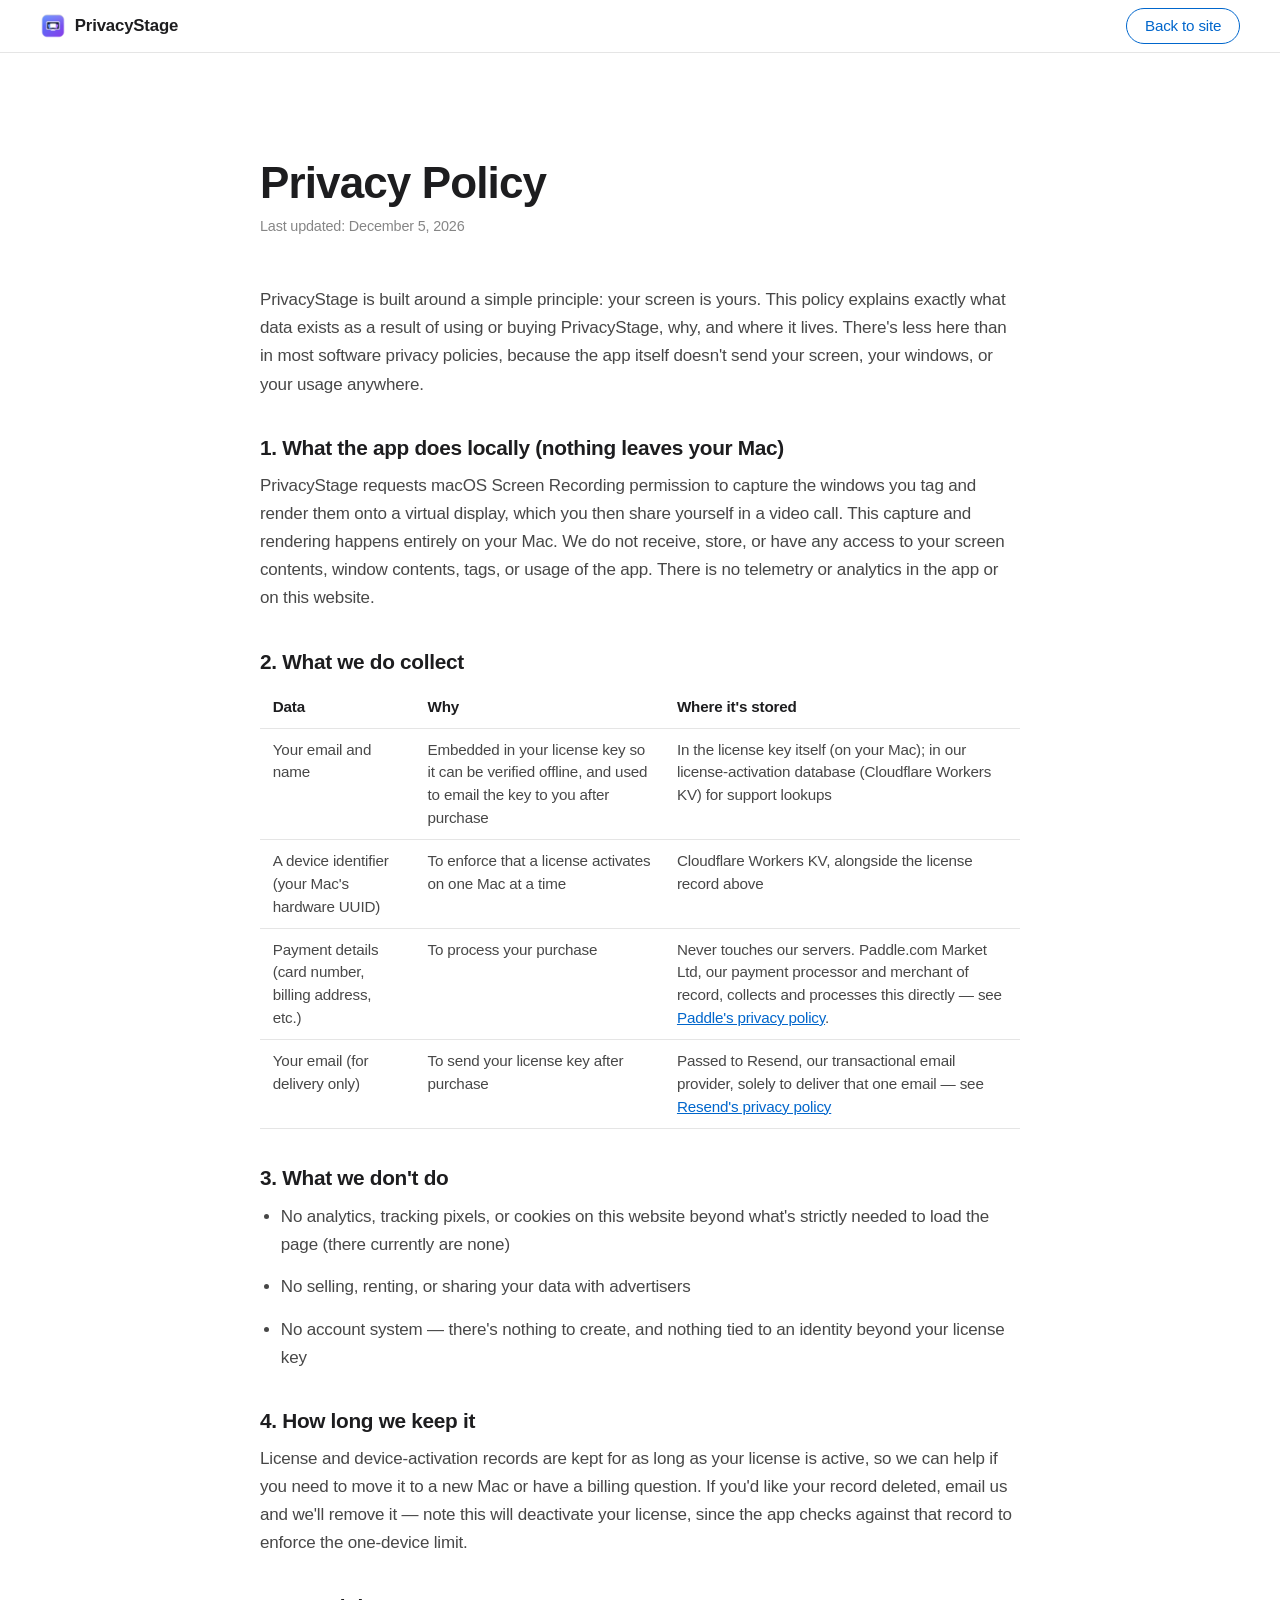
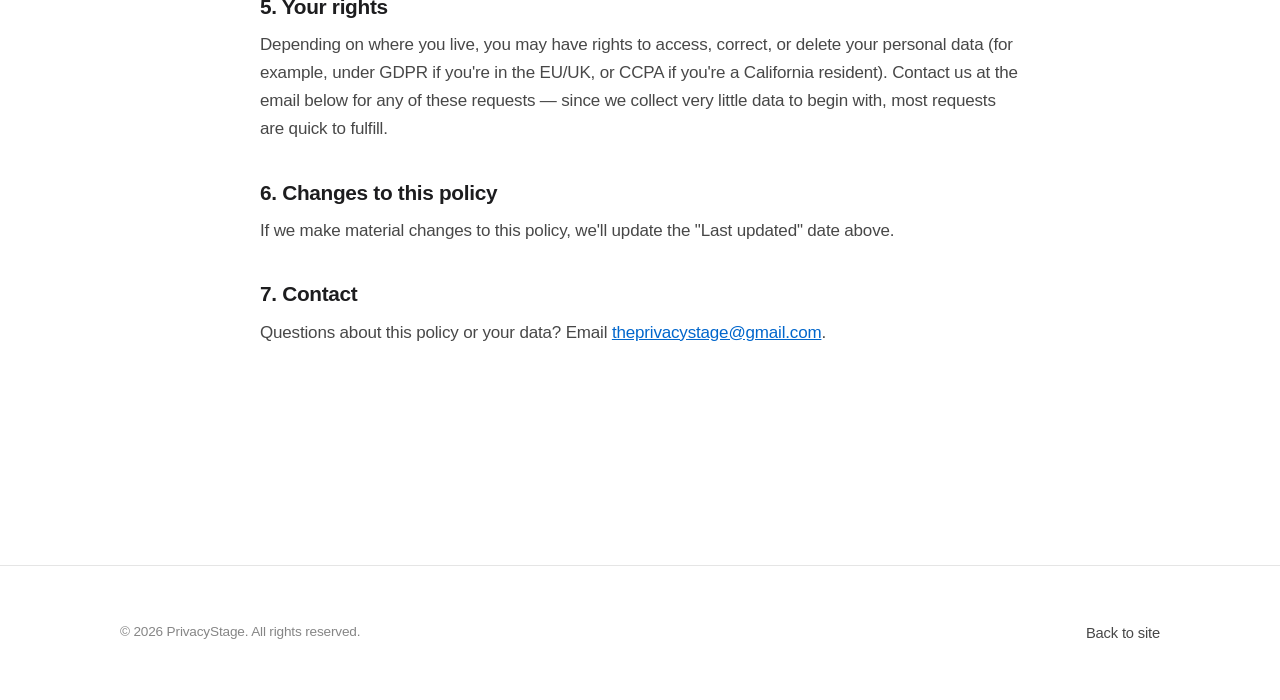
==== privacy.html @ 9a146ccc "Complete Terms and add Privacy Policy, no placeholders Co-Authored-By: Claude Sonnet 5 <noreply@anth" ====
<!DOCTYPE html>
<html lang="en">
<head>
<meta charset="UTF-8" />
<meta name="viewport" content="width=device-width, initial-scale=1" />
<title>Privacy Policy | PrivacyStage</title>
<meta name="description" content="How PrivacyStage collects, uses, and protects your data." />
<meta name="robots" content="noindex" />
<link rel="icon" type="image/png" href="assets/favicon.png" />
<link rel="stylesheet" href="styles.css" />
<style>
  .legal { max-width: 760px; margin: 0 auto; padding-bottom: 6rem; }
  .legal h1 { font-size: clamp(2rem, 4vw, 2.75rem); margin-bottom: .5rem; }
  .legal .updated { color: var(--text-tertiary); font-size: .9rem; margin-bottom: 3rem; }
  .legal h2 { font-size: 1.3rem; margin-top: 2.4rem; margin-bottom: .8rem; }
  .legal p, .legal li { color: var(--text-secondary); line-height: 1.65; margin-bottom: .9rem; }
  .legal ul, .legal ol { padding-left: 1.3rem; margin: 0 0 .9rem; }
  .legal a.inline { color: var(--link); text-decoration: underline; }
  .legal strong { color: var(--text); }
  .legal table { width: 100%; border-collapse: collapse; margin: 0 0 1.4rem; }
  .legal th, .legal td { text-align: left; padding: .6rem .8rem; border-bottom: 1px solid var(--border); color: var(--text-secondary); font-size: .95rem; vertical-align: top; }
  .legal th { color: var(--text); font-weight: 600; }
</style>
</head>
<body>

<nav class="nav scrolled" id="nav">
  <a class="brand" href="index.html">
    <img src="assets/privacystage-icon.png" alt="PrivacyStage icon" />
    PrivacyStage
  </a>
  <div class="nav-links"></div>
  <a href="index.html" class="btn btn-secondary">Back to site</a>
</nav>

<main>
  <section class="container" style="padding-top:160px;">
    <div class="legal">
      <h1>Privacy Policy</h1>
      <p class="updated">Last updated: <span id="lastUpdated"></span></p>

      <p>
        PrivacyStage is built around a simple principle: your screen is yours. This policy
        explains exactly what data exists as a result of using or buying PrivacyStage, why, and
        where it lives. There's less here than in most software privacy policies, because the
        app itself doesn't send your screen, your windows, or your usage anywhere.
      </p>

      <h2>1. What the app does locally (nothing leaves your Mac)</h2>
      <p>
        PrivacyStage requests macOS Screen Recording permission to capture the windows you
        tag and render them onto a virtual display, which you then share yourself in a video
        call. This capture and rendering happens entirely on your Mac. We do not receive,
        store, or have any access to your screen contents, window contents, tags, or usage of
        the app. There is no telemetry or analytics in the app or on this website.
      </p>

      <h2>2. What we do collect</h2>
      <table>
        <tr><th>Data</th><th>Why</th><th>Where it's stored</th></tr>
        <tr>
          <td>Your email and name</td>
          <td>Embedded in your license key so it can be verified offline, and used to email
            the key to you after purchase</td>
          <td>In the license key itself (on your Mac); in our license-activation database
            (Cloudflare Workers KV) for support lookups</td>
        </tr>
        <tr>
          <td>A device identifier (your Mac's hardware UUID)</td>
          <td>To enforce that a license activates on one Mac at a time</td>
          <td>Cloudflare Workers KV, alongside the license record above</td>
        </tr>
        <tr>
          <td>Payment details (card number, billing address, etc.)</td>
          <td>To process your purchase</td>
          <td>
            Never touches our servers. Paddle.com Market Ltd, our payment processor and
            merchant of record, collects and processes this directly — see
            <a class="inline" href="https://www.paddle.com/legal/privacy" target="_blank" rel="noopener">Paddle's privacy policy</a>.
          </td>
        </tr>
        <tr>
          <td>Your email (for delivery only)</td>
          <td>To send your license key after purchase</td>
          <td>Passed to Resend, our transactional email provider, solely to deliver that one
            email — see <a class="inline" href="https://resend.com/legal/privacy-policy" target="_blank" rel="noopener">Resend's privacy policy</a></td>
        </tr>
      </table>

      <h2>3. What we don't do</h2>
      <ul>
        <li>No analytics, tracking pixels, or cookies on this website beyond what's strictly
          needed to load the page (there currently are none)</li>
        <li>No selling, renting, or sharing your data with advertisers</li>
        <li>No account system — there's nothing to create, and nothing tied to an identity
          beyond your license key</li>
      </ul>

      <h2>4. How long we keep it</h2>
      <p>
        License and device-activation records are kept for as long as your license is active,
        so we can help if you need to move it to a new Mac or have a billing question. If you'd
        like your record deleted, email us and we'll remove it — note this will deactivate your
        license, since the app checks against that record to enforce the one-device limit.
      </p>

      <h2>5. Your rights</h2>
      <p>
        Depending on where you live, you may have rights to access, correct, or delete your
        personal data (for example, under GDPR if you're in the EU/UK, or CCPA if you're a
        California resident). Contact us at the email below for any of these requests — since we
        collect very little data to begin with, most requests are quick to fulfill.
      </p>

      <h2>6. Changes to this policy</h2>
      <p>
        If we make material changes to this policy, we'll update the "Last updated" date above.
      </p>

      <h2>7. Contact</h2>
      <p>
        Questions about this policy or your data? Email
        <a class="inline" href="mailto:theprivacystage@gmail.com">theprivacystage@gmail.com</a>.
      </p>
    </div>
  </section>
</main>

<footer>
  <div class="container footer-bottom" style="margin-top:0;padding-top:0;border-top:none;">
    <span>© <span id="year">2026</span> PrivacyStage. All rights reserved.</span>
    <a class="inline" href="index.html">Back to site</a>
  </div>
</footer>

<script>
  document.getElementById("year").textContent = new Date().getFullYear();
  document.getElementById("lastUpdated").textContent = new Date().toLocaleDateString("en-US", { year: "numeric", month: "long", day: "numeric" });
</script>
</body>
</html>
---- styles.css ----
/* ===========================================================================
   PrivacyStage: landing page styles
   Apple-clean, light. Tokens mirror DESIGN.md. Zero hardcoded hex in components.
   =========================================================================== */

:root {
  /* Backgrounds */
  --bg: #ffffff;
  --surface: #f5f5f7;
  --surface-alt: #fbfbfd;
  --surface-hover: #ececf0;
  --ink-bg: #000000;
  --ink-surface: #1d1d1f;
  --ink-surface-2: #272729;

  /* Borders */
  --border: rgba(0, 0, 0, 0.10);
  --border-hover: rgba(0, 0, 0, 0.22);
  --border-dark: rgba(255, 255, 255, 0.12);

  /* Text (light) */
  --text: #1d1d1f;
  --text-secondary: rgba(0, 0, 0, 0.72);
  --text-tertiary: rgba(0, 0, 0, 0.48);

  /* Text (dark) */
  --text-invert: #f5f5f7;
  --text-invert-secondary: rgba(255, 255, 255, 0.72);
  --text-invert-tertiary: rgba(255, 255, 255, 0.48);

  /* Accent (only chromatic color) */
  --accent: #0071e3;
  --accent-hover: #0077ed;
  --link: #0066cc;
  --link-dark: #2997ff;

  /* RGB */
  --bg-rgb: 255, 255, 255;
  --ink-rgb: 0, 0, 0;
  --accent-rgb: 0, 113, 227;

  /* Semantic */
  --success: #1a7f37;
  --error: #d70015;
  --warning: #bf5700;

  /* Elevation */
  --shadow-card: 0 5px 30px rgba(0, 0, 0, 0.08);
  --shadow-float: 0 12px 48px rgba(0, 0, 0, 0.14);
  --nav-glass: rgba(255, 255, 255, 0.72);

  /* Type */
  --font-sans: -apple-system, BlinkMacSystemFont, "SF Pro Display", "SF Pro Text",
    "Inter", "Helvetica Neue", Helvetica, Arial, sans-serif;
  --font-mono: ui-monospace, "SF Mono", "JetBrains Mono", Menlo, Consolas, monospace;

  --container: 1120px;
  --radius: 18px;
  --ease: cubic-bezier(.2, .7, .2, 1);
}

/* Reset-ish ------------------------------------------------------------------ */
* { box-sizing: border-box; }
html { -webkit-text-size-adjust: 100%; scroll-behavior: smooth; }
body {
  margin: 0;
  font-family: var(--font-sans);
  font-size: 1.0625rem;
  line-height: 1.5;
  letter-spacing: -0.01em;
  color: var(--text);
  background: var(--bg);
  -webkit-font-smoothing: antialiased;
  text-rendering: optimizeLegibility;
  overflow-x: hidden;
}
img, svg { max-width: 100%; display: block; }
a { color: inherit; }
h1, h2, h3, p { margin: 0; }

/* Layout --------------------------------------------------------------------- */
.container { max-width: var(--container); margin-inline: auto; padding-inline: clamp(1.25rem, 5vw, 2.5rem); }
.narrow { max-width: 760px; }
section { padding-block: clamp(72px, 12vh, 128px); position: relative; }
.section-head { text-align: center; max-width: 720px; margin-inline: auto; margin-bottom: clamp(40px, 6vh, 64px); }

.eyebrow {
  font-size: 0.8125rem; font-weight: 600; letter-spacing: 0.06em;
  text-transform: uppercase; color: var(--accent); margin-bottom: 0.9rem; display: block;
}
.on-ink .eyebrow { color: var(--link-dark); }

h1 { font-size: clamp(2.6rem, 6vw, 4.5rem); font-weight: 600; line-height: 1.06; letter-spacing: -0.02em; }
h2 { font-size: clamp(2rem, 4vw, 3.25rem); font-weight: 600; line-height: 1.08; letter-spacing: -0.015em; }
h3 { font-size: 1.375rem; font-weight: 600; line-height: 1.18; letter-spacing: -0.01em; }
.lead { font-size: clamp(1.15rem, 2vw, 1.45rem); font-weight: 400; line-height: 1.4; color: var(--text-secondary); }
.muted { color: var(--text-secondary); }
.accent-word { color: var(--accent); }

/* Scenes --------------------------------------------------------------------- */
.scene-surface { background: var(--surface); }
.scene-alt { background: var(--surface-alt); }
.scene-ink { background: var(--ink-bg); color: var(--text-invert); }
.on-ink { color: var(--text-invert); }
.on-ink .lead, .on-ink .muted { color: var(--text-invert-secondary); }
.on-ink h1, .on-ink h2, .on-ink h3 { color: var(--text-invert); }

/* Cards ------------------------------------------------------------------ */
.card {
  background: var(--bg); border: 1px solid var(--border); border-radius: var(--radius);
  padding: 2rem; transition: transform .3s var(--ease), box-shadow .3s ease, border-color .3s ease;
}
.card:hover { transform: translateY(-4px); box-shadow: var(--shadow-card); border-color: var(--border-hover); }
.card:focus-within { border-color: var(--accent); }
.on-ink .card { background: var(--ink-surface); border-color: var(--border-dark); }

/* Buttons -------------------------------------------------------------------- */
.btn {
  font: 500 1.0625rem/1 var(--font-sans); display: inline-flex; align-items: center; gap: .5rem;
  padding: .8rem 1.5rem; border-radius: 980px; border: 1px solid transparent; cursor: pointer;
  transition: background .25s ease, transform .15s ease, box-shadow .25s ease, color .25s ease;
  text-decoration: none; white-space: nowrap; min-height: 44px;
}
.btn-primary { background: var(--accent); color: #fff; }
.btn-primary:hover { background: var(--accent-hover); transform: translateY(-1px); }
.btn-primary:active { transform: translateY(0) scale(.985); }
.btn-primary:disabled { opacity: .45; cursor: not-allowed; transform: none; }
.btn-secondary { background: transparent; color: var(--link); border-color: currentColor; }
.btn-secondary:hover { background: rgba(var(--accent-rgb), .06); }
.on-ink .btn-secondary { color: #fff; }
.on-ink .btn-secondary:hover { background: rgba(255, 255, 255, .1); }
.btn-lg { padding: 1rem 1.9rem; font-size: 1.1rem; }
:where(a, button, [tabindex], summary):focus-visible {
  outline: none; box-shadow: 0 0 0 4px rgba(var(--accent-rgb), .35); border-radius: 12px;
}

.btn-link { color: var(--link); background: none; border: none; padding: 0; font: 500 1rem/1 var(--font-sans); cursor: pointer; display: inline-flex; align-items: center; gap: .2rem; }
.btn-link:hover { text-decoration: underline; }
.btn-link::after { content: "›"; font-size: 1.15em; transition: transform .2s ease; }
.btn-link:hover::after { transform: translateX(3px); }
.on-ink .btn-link { color: var(--link-dark); }

.cta-row { display: flex; gap: .9rem; flex-wrap: wrap; align-items: center; }

/* Badges --------------------------------------------------------------------- */
.badge {
  display: inline-flex; align-items: center; gap: .45rem; font: 600 .75rem/1 var(--font-sans);
  letter-spacing: .03em; padding: .45rem .75rem; border-radius: 980px;
  background: var(--surface); color: var(--text-secondary); border: 1px solid var(--border);
}
.on-ink .badge { background: var(--ink-surface); color: var(--text-invert-secondary); border-color: var(--border-dark); }
.badge-accent { background: rgba(var(--accent-rgb), .10); color: var(--accent); border-color: transparent; }
.badge-dot::before {
  content: ""; width: 6px; height: 6px; border-radius: 50%; background: var(--success);
  box-shadow: 0 0 0 3px rgba(26, 127, 55, .18);
}
.badge-row { display: flex; gap: .6rem; flex-wrap: wrap; justify-content: center; }

/* ============================ NAV ============================ */
.nav {
  position: fixed; inset: 0 0 auto 0; height: 52px; z-index: 100; display: flex; align-items: center;
  justify-content: space-between; padding: 0 clamp(1rem, 4vw, 2.5rem); background: transparent;
  transition: background .3s ease, box-shadow .3s ease, backdrop-filter .3s ease;
}
.nav.scrolled {
  background: var(--nav-glass); backdrop-filter: saturate(180%) blur(20px);
  -webkit-backdrop-filter: saturate(180%) blur(20px); box-shadow: 0 1px 0 var(--border);
}
.brand { display: flex; align-items: center; gap: .55rem; font-weight: 600; font-size: 1.05rem; letter-spacing: -0.01em; text-decoration: none; color: var(--text); }
.brand img { width: 26px; height: 26px; border-radius: 6px; }
.nav-links { display: flex; gap: 1.6rem; align-items: center; }
.nav-links a { color: var(--text-secondary); font-size: .9rem; text-decoration: none; transition: color .2s; }
.nav-links a:hover { color: var(--text); }
.nav .btn { padding: .5rem 1.1rem; min-height: 36px; font-size: .95rem; }

/* ============================ HERO ============================ */
.hero { padding-top: 132px; padding-bottom: clamp(60px, 10vh, 110px); text-align: center; overflow: hidden; }
.hero .lead { max-width: 640px; margin: 1.4rem auto 2rem; }
.hero-cta { justify-content: center; }
.hero-sub { margin-top: 1rem; font-size: .95rem; color: var(--text-tertiary); }

/* hero product stage */
.stage { position: relative; margin-top: clamp(48px, 8vh, 84px); }
.stage::before {
  content: ""; position: absolute; left: 50%; top: 38%; width: min(760px, 90%); height: 320px;
  transform: translate(-50%, -50%); z-index: 0; border-radius: 50%;
  background: radial-gradient(closest-side, rgba(var(--accent-rgb), .18), transparent 72%);
  filter: blur(6px); pointer-events: none;
}
.stage-inner { position: relative; z-index: 1; display: grid; grid-template-columns: 1fr 1fr; gap: 26px; align-items: center; text-align: left; }
.will-parallax { will-change: transform; transform: translateY(var(--sy, 0px)); }

/* ============================ APP MOCK (macOS window) ============================ */
.window {
  background: var(--bg); border: 1px solid var(--border); border-radius: 14px; overflow: hidden;
  box-shadow: var(--shadow-float);
}
.window-bar { display: flex; align-items: center; gap: 1rem; padding: .7rem .9rem; background: var(--surface); border-bottom: 1px solid var(--border); }
.traffic { display: flex; gap: .45rem; }
.traffic i { width: 12px; height: 12px; border-radius: 50%; display: block; }
.traffic .r { background: #ff5f57; } .traffic .y { background: #febc2e; } .traffic .g { background: #28c840; }
.window-title { font-size: .82rem; font-weight: 600; color: var(--text-secondary); }
.window-body { padding: 1.1rem; }

.panel-head { display: flex; align-items: center; justify-content: space-between; margin-bottom: .9rem; }
.panel-head .badge { font-size: .68rem; padding: .3rem .55rem; }
.newmon {
  display: inline-flex; align-items: center; gap: .5rem; width: 100%; justify-content: center;
  padding: .65rem; border-radius: 10px; border: 1px dashed var(--border-hover);
  color: var(--accent); font-weight: 600; font-size: .9rem; background: rgba(var(--accent-rgb), .04); margin-bottom: 1rem;
}

.monitor-card { border: 1px solid var(--border); border-radius: 12px; padding: .9rem; background: var(--surface-alt); }
.mc-top { display: flex; align-items: center; justify-content: space-between; margin-bottom: .8rem; }
.mc-name { display: flex; align-items: center; gap: .5rem; font-weight: 600; font-size: .95rem; }
.mc-name svg { width: 17px; height: 17px; color: var(--accent); }
.res-pill { font-size: .7rem; font-weight: 600; color: var(--text-secondary); background: var(--surface); border: 1px solid var(--border); border-radius: 980px; padding: .2rem .55rem; }

/* toggle */
.toggle { width: 38px; height: 22px; border-radius: 980px; background: var(--accent); position: relative; flex: none; }
.toggle::after { content: ""; position: absolute; top: 2px; left: 18px; width: 18px; height: 18px; border-radius: 50%; background: #fff; box-shadow: 0 1px 3px rgba(0, 0, 0, .3); transition: left .25s var(--ease); }
.toggle.off { background: var(--border-hover); } .toggle.off::after { left: 2px; }

.tag-label { font-size: .72rem; font-weight: 600; letter-spacing: .04em; text-transform: uppercase; color: var(--text-tertiary); margin: .2rem 0 .55rem; }
.chips { display: flex; flex-wrap: wrap; gap: .45rem; }
.win-chip {
  display: inline-flex; align-items: center; gap: .45rem; font-size: .82rem; font-weight: 500;
  padding: .4rem .65rem; border-radius: 9px; border: 1px solid var(--border); background: var(--bg);
  color: var(--text-secondary); transition: border-color .25s, color .25s, background .25s, transform .25s var(--ease);
}
.win-chip .ico { width: 16px; height: 16px; border-radius: 4px; display: grid; place-items: center; font-size: 10px; font-weight: 700; color: #fff; }
.win-chip.tagged { border-color: var(--accent); color: var(--text); background: rgba(var(--accent-rgb), .06); }
.win-chip.tagged::after { content: "✓"; color: var(--accent); font-weight: 700; font-size: .8rem; }
.win-chip.app::before { content: "via app"; order: 3; font-size: .6rem; color: var(--text-tertiary); background: var(--surface); padding: .1rem .3rem; border-radius: 5px; }

/* ---- dark window variant (mirrors the real PrivacyStage UI, which runs in dark mode) ---- */
.window.window-dark { background: var(--ink-surface); border-color: var(--border-dark); }
.window-dark .window-bar { background: var(--ink-surface-2); border-bottom-color: var(--border-dark); }
.window-dark .window-title,
.window-dark .panel-head strong { color: var(--text-invert); }
.window-dark .tag-label { color: var(--text-invert-tertiary); }
.window-dark .monitor-card { background: rgba(255, 255, 255, .03); border-color: var(--border-dark); }
.window-dark .mc-name { color: var(--text-invert); }
.window-dark .win-chip { background: rgba(255, 255, 255, .04); border-color: var(--border-dark); color: var(--text-invert-secondary); }
.window-dark .win-chip.tagged { background: rgba(var(--accent-rgb), .18); border-color: var(--link-dark); color: var(--text-invert); }
.window-dark .win-chip.app::before { background: rgba(255, 255, 255, .08); color: var(--text-invert-tertiary); }
.window-dark .res-pill { background: rgba(255, 255, 255, .06); border-color: var(--border-dark); color: var(--text-invert-secondary); }
.window-dark .newmon { background: rgba(var(--accent-rgb), .14); border-color: rgba(41, 151, 255, .4); color: var(--link-dark); }

/* monitor list (sidebar): mirrors the real "Design / Development" list */
.monitor-list { display: grid; gap: .55rem; margin-bottom: 1rem; }
.monitor-row {
  display: flex; align-items: center; justify-content: space-between; gap: .6rem;
  padding: .7rem .8rem; border-radius: 10px; border: 1px solid transparent; cursor: default;
}
.monitor-row .mr-name { display: flex; align-items: center; gap: .55rem; }
.monitor-row .status-dot { width: 8px; height: 8px; border-radius: 50%; background: var(--success); flex: none; }
.monitor-row .mr-text strong { display: block; font-size: .92rem; }
.monitor-row .mr-text span { display: block; font-size: .72rem; color: var(--text-invert-tertiary); }
.monitor-row.active { background: rgba(var(--accent-rgb), .22); }
.monitor-row.active .mr-text strong { color: var(--text-invert); }

/* layout picker dropdown, as seen in-app */
.layout-picker { position: relative; display: inline-block; }
.layout-pop {
  position: absolute; top: calc(100% + 6px); right: 0; z-index: 5; width: 220px;
  background: var(--ink-surface-2); border: 1px solid var(--border-dark); border-radius: 10px;
  box-shadow: var(--shadow-float); padding: .35rem; font-size: .85rem;
}
.layout-opt { display: flex; align-items: center; gap: .55rem; padding: .55rem .6rem; border-radius: 7px; color: var(--text-invert-secondary); }
.layout-opt.sel { background: var(--accent); color: #fff; font-weight: 600; }
.layout-opt svg { width: 16px; height: 16px; flex: none; }

/* menu-bar extra mock */
.menubar-mock { background: var(--ink-surface); border: 1px solid var(--border-dark); border-radius: 14px; padding: 1.1rem; box-shadow: var(--shadow-float); }
.menubar-mock .mb-header { display: flex; align-items: center; gap: .5rem; font-weight: 600; color: var(--text-invert); margin-bottom: .9rem; }
.menubar-mock .mb-section-label { font-size: .68rem; font-weight: 700; letter-spacing: .05em; text-transform: uppercase; color: var(--text-invert-tertiary); margin: .8rem 0 .5rem; }
.menubar-mock .mb-row { display: flex; align-items: center; justify-content: space-between; gap: .6rem; padding: .5rem .6rem; border-radius: 8px; }
.menubar-mock .mb-row.on { background: rgba(var(--accent-rgb), .18); }
.menubar-mock .mb-row .mb-name { display: flex; align-items: center; gap: .55rem; font-size: .86rem; color: var(--text-invert-secondary); }
.menubar-mock .mb-row.on .mb-name { color: var(--text-invert); }

/* shared preview screen */
.share-preview { position: relative; }
.screen {
  border-radius: 14px; border: 1px solid var(--border-dark); background: var(--ink-surface); overflow: hidden;
  box-shadow: var(--shadow-float); aspect-ratio: 16 / 10;
}
.screen-bar { display: flex; align-items: center; gap: .5rem; padding: .5rem .75rem; background: var(--ink-surface-2); border-bottom: 1px solid var(--border-dark); }
.rec-dot { width: 9px; height: 9px; border-radius: 50%; background: var(--error); box-shadow: 0 0 0 3px rgba(215, 0, 21, .2); }
.screen-title { font-size: .75rem; color: var(--text-invert-secondary); font-weight: 500; }
.screen-stage { position: relative; height: calc(100% - 34px); padding: 1rem; display: grid; place-items: center; }
.app-frame {
  position: absolute; inset: 1rem; border-radius: 10px; display: flex; flex-direction: column;
  opacity: 0; transform: scale(.96); transition: opacity .5s var(--ease), transform .5s var(--ease);
  overflow: hidden; border: 1px solid rgba(255, 255, 255, .14);
}
.app-frame.active { opacity: 1; transform: scale(1); }
.app-frame .af-bar { height: 26px; display: flex; align-items: center; gap: .4rem; padding: 0 .6rem; font-size: .7rem; font-weight: 600; color: #fff; }
.app-frame .af-body { flex: 1; }

/* ============================ MARQUEE / STATEMENT ============================ */
.statement h2 { max-width: 14ch; }
.split-compare { display: grid; grid-template-columns: 1fr 1fr; gap: 20px; margin-top: 2.5rem; }
.compare-card { border-radius: var(--radius); padding: 1.6rem; border: 1px solid var(--border); }
.compare-card.bad { background: var(--surface); }
.compare-card.good { background: rgba(var(--accent-rgb), .05); border-color: rgba(var(--accent-rgb), .25); }
.compare-card h3 { display: flex; align-items: center; gap: .5rem; margin-bottom: .8rem; }
.compare-card ul { margin: 0; padding-left: 1.1rem; color: var(--text-secondary); }
.compare-card li { margin-bottom: .5rem; }
.compare-tag { font-size: .72rem; font-weight: 700; text-transform: uppercase; letter-spacing: .05em; }
.compare-card.bad .compare-tag { color: var(--text-tertiary); }
.compare-card.good .compare-tag { color: var(--accent); }

/* ============================ STEPS ============================ */
.steps { display: grid; grid-template-columns: repeat(4, 1fr); gap: 20px; counter-reset: step; }
.step { position: relative; padding: 1.6rem 1.4rem; border-radius: var(--radius); background: var(--bg); border: 1px solid var(--border); }
.step-num { width: 34px; height: 34px; border-radius: 50%; background: var(--accent); color: #fff; font-weight: 600; display: grid; place-items: center; margin-bottom: 1rem; font-size: .95rem; }
.step h3 { font-size: 1.15rem; margin-bottom: .5rem; }
.step p { font-size: .95rem; color: var(--text-secondary); }

/* ============================ SIGNATURE DEMO ============================ */
.sig { display: grid; grid-template-columns: .85fr 1.15fr; gap: 40px; align-items: center; }
.sig-controls { display: flex; flex-direction: column; gap: .7rem; }
.sig-chip {
  display: flex; align-items: center; gap: .7rem; padding: .8rem 1rem; border-radius: 12px;
  border: 1px solid var(--border); background: var(--bg); cursor: default; text-align: left; width: 100%;
  transition: border-color .35s var(--ease), background .35s var(--ease), transform .35s var(--ease), box-shadow .35s var(--ease);
}
.sig-chip .ico { width: 26px; height: 26px; border-radius: 7px; display: grid; place-items: center; color: #fff; font-weight: 700; font-size: .8rem; flex: none; }
.sig-chip .sig-name { font-weight: 600; font-size: .98rem; }
.sig-chip .sig-meta { font-size: .8rem; color: var(--text-tertiary); }
.sig-chip[data-live="true"] { border-color: var(--accent); background: rgba(var(--accent-rgb), .06); transform: translateX(6px); box-shadow: var(--shadow-card); }
.sig-chip .live-tag { margin-left: auto; font-size: .68rem; font-weight: 700; text-transform: uppercase; letter-spacing: .05em; color: var(--accent); opacity: 0; transition: opacity .3s; }
.sig-chip[data-live="true"] .live-tag { opacity: 1; }

.sig-screen .screen { aspect-ratio: 16 / 9; }

/* ============================ BENTO ============================ */
.bento { display: grid; gap: 20px; grid-template-columns: repeat(6, 1fr); grid-auto-rows: minmax(190px, auto); }
.bento-card {
  position: relative; overflow: hidden; border-radius: var(--radius); border: 1px solid var(--border);
  background: var(--bg); padding: 1.7rem; display: flex; flex-direction: column;
  transition: transform .3s var(--ease), box-shadow .3s ease, border-color .3s ease;
}
.bento-card:hover { transform: translateY(-4px); box-shadow: var(--shadow-card); border-color: var(--border-hover); }
.bento-card .b-icon { width: 44px; height: 44px; border-radius: 11px; background: rgba(var(--accent-rgb), .10); color: var(--accent); display: grid; place-items: center; margin-bottom: 1rem; }
.bento-card .b-icon svg { width: 22px; height: 22px; }
.bento-card h3 { margin-bottom: .5rem; }
.bento-card p { font-size: .95rem; color: var(--text-secondary); }
.b-wide { grid-column: span 4; } .b-3 { grid-column: span 3; } .b-2 { grid-column: span 2; }
.b-tall { grid-row: span 2; }
.bento-card.spotlight::before {
  content: ""; position: absolute; inset: 0; opacity: 0; pointer-events: none;
  background: radial-gradient(240px at var(--mx, 50%) var(--my, 50%), rgba(var(--accent-rgb), .10), transparent 60%);
  transition: opacity .3s;
}
.bento-card.spotlight:hover::before { opacity: 1; }
.bento-card .b-body { position: relative; z-index: 1; }

/* mini grid-layout illustration inside a bento card */
.mini-grid { margin-top: auto; display: grid; grid-template-columns: repeat(3, 1fr); gap: 8px; }
.mini-grid span { aspect-ratio: 16/10; border-radius: 6px; background: var(--surface); border: 1px solid var(--border); }
.mini-grid span.on { background: rgba(var(--accent-rgb), .12); border-color: rgba(var(--accent-rgb), .3); }

/* ============================ ALTERNATING FEATURE ROWS ============================ */
.frow { display: grid; grid-template-columns: 1fr 1fr; gap: clamp(30px, 5vw, 72px); align-items: center; }
.frow + .frow { margin-top: clamp(56px, 9vh, 104px); }
.frow.reverse .frow-media { order: -1; }
.frow-copy h2 { font-size: clamp(1.7rem, 3vw, 2.5rem); margin-bottom: 1rem; }
.frow-copy p { color: var(--text-secondary); margin-bottom: 1.2rem; }
.checklist { list-style: none; padding: 0; margin: 0 0 1.4rem; display: grid; gap: .6rem; }
.checklist li { display: flex; gap: .6rem; align-items: flex-start; color: var(--text-secondary); }
.checklist svg { width: 20px; height: 20px; color: var(--accent); flex: none; margin-top: 1px; }

/* ============================ PRICING ============================ */
.pricing-wrap { display: grid; grid-template-columns: 1fr; place-items: center; }
.price-card {
  width: min(520px, 100%); background: var(--bg); border: 1px solid var(--border); border-radius: 24px;
  padding: clamp(2rem, 4vw, 2.8rem); box-shadow: var(--shadow-card); text-align: center;
}
.price-amt { font-size: clamp(3rem, 7vw, 4.2rem); font-weight: 600; letter-spacing: -0.03em; line-height: 1; }
.price-amt sup { font-size: .38em; font-weight: 600; vertical-align: super; margin-right: .1em; }
.price-cadence { color: var(--text-tertiary); font-size: .95rem; margin-top: .4rem; }
.price-list { list-style: none; padding: 0; margin: 1.8rem 0; display: grid; gap: .8rem; text-align: left; }
.price-list li { display: flex; gap: .6rem; align-items: flex-start; color: var(--text-secondary); }
.price-list svg { width: 20px; height: 20px; color: var(--success); flex: none; margin-top: 1px; }
.price-card .btn { width: 100%; justify-content: center; }
.price-note { font-size: .82rem; color: var(--text-tertiary); margin-top: 1rem; }

/* license key demo box */
.keybox {
  font-family: var(--font-mono); background: var(--surface); border: 1px solid var(--border);
  border-radius: 12px; padding: 1rem 1.1rem; font-size: .82rem; color: var(--text); text-align: left;
  display: flex; gap: .75rem; align-items: flex-start; margin-top: 1.2rem; word-break: break-all;
}
.keybox code { flex: 1; }
.copy-btn { position: relative; }
.copy-toast { position: absolute; bottom: calc(100% + 8px); left: 50%; transform: translateX(-50%) translateY(4px); background: var(--text); color: #fff; font-family: var(--font-sans); font-size: .72rem; font-weight: 600; padding: .3rem .55rem; border-radius: 7px; opacity: 0; pointer-events: none; transition: opacity .25s, transform .25s; white-space: nowrap; }
.copy-btn.copied .copy-toast { opacity: 1; transform: translateX(-50%) translateY(0); }

/* ============================ FAQ ============================ */
.faq { max-width: 760px; margin-inline: auto; }
.faq details { border-bottom: 1px solid var(--border); padding: 1.2rem 0; }
.faq summary { list-style: none; cursor: pointer; display: flex; align-items: center; justify-content: space-between; gap: 1rem; font-weight: 600; font-size: 1.1rem; }
.faq summary::-webkit-details-marker { display: none; }
.faq summary .plus { flex: none; width: 22px; height: 22px; position: relative; transition: transform .3s var(--ease); }
.faq summary .plus::before, .faq summary .plus::after { content: ""; position: absolute; background: var(--text-tertiary); border-radius: 2px; }
.faq summary .plus::before { top: 10px; left: 3px; right: 3px; height: 2px; }
.faq summary .plus::after { left: 10px; top: 3px; bottom: 3px; width: 2px; transition: opacity .3s; }
.faq details[open] summary .plus { transform: rotate(90deg); }
.faq details[open] summary .plus::after { opacity: 0; }
.faq .faq-a { color: var(--text-secondary); padding-top: .9rem; font-size: 1rem; max-width: 68ch; }
.faq .faq-a a { color: var(--link); }

/* ============================ FINAL CTA ============================ */
.final { text-align: center; }
.final h2 { max-width: 16ch; margin-inline: auto; }
.final .lead { max-width: 520px; margin: 1.2rem auto 2rem; }

/* ============================ FOOTER ============================ */
footer { background: var(--bg); border-top: 1px solid var(--border); padding-block: 56px; }
.footer-grid { display: grid; grid-template-columns: 1.4fr 1fr 1fr 1fr; gap: 32px; }
.footer-brand { display: flex; align-items: center; gap: .5rem; font-weight: 600; margin-bottom: .8rem; }
.footer-brand img { width: 24px; height: 24px; border-radius: 6px; }
footer h4 { font-size: .8rem; text-transform: uppercase; letter-spacing: .05em; color: var(--text-tertiary); margin: 0 0 1rem; }
footer ul { list-style: none; padding: 0; margin: 0; display: grid; gap: .65rem; }
footer a { color: var(--text-secondary); text-decoration: none; font-size: .92rem; }
footer a:hover { color: var(--text); }
.footer-bottom { margin-top: 40px; padding-top: 24px; border-top: 1px solid var(--border); display: flex; justify-content: space-between; gap: 1rem; flex-wrap: wrap; font-size: .85rem; color: var(--text-tertiary); }

/* ============================ REVEAL ============================ */
.reveal { opacity: 0; transform: translateY(24px); transition: opacity .7s ease, transform .7s var(--ease); }
.reveal.in { opacity: 1; transform: none; }
.reveal.d1 { transition-delay: .08s; } .reveal.d2 { transition-delay: .16s; } .reveal.d3 { transition-delay: .24s; }

/* ============================ RESPONSIVE ============================ */
@media (max-width: 1024px) {
  .stage-inner { grid-template-columns: 1fr; }
  .sig { grid-template-columns: 1fr; gap: 28px; }
  .steps { grid-template-columns: repeat(2, 1fr); }
  .b-wide { grid-column: span 6; } .b-3 { grid-column: span 3; } .b-2 { grid-column: span 3; } .b-tall { grid-row: span 1; }
  .frow, .frow.reverse .frow-media { grid-template-columns: 1fr; }
  .frow.reverse .frow-media { order: 0; }
}
@media (max-width: 720px) {
  .nav-links { display: none; }
  .features, .split-compare, .steps, .bento { grid-template-columns: 1fr; }
  .bento-card { grid-column: auto !important; grid-row: auto !important; }
  .split-compare { grid-template-columns: 1fr; }
  html { font-size: 15px; }
  .footer-grid { grid-template-columns: 1fr 1fr; }
  .cta-row { width: 100%; }
  .hero-cta .btn { flex: 1; justify-content: center; }
}
@media (max-width: 400px) {
  html { font-size: 14px; }
  .footer-grid { grid-template-columns: 1fr; }
}

/* ============================ REDUCED MOTION ============================ */
@media (prefers-reduced-motion: reduce) {
  *, *::before, *::after {
    animation-duration: .001ms !important; animation-iteration-count: 1 !important;
    transition-duration: .001ms !important; scroll-behavior: auto !important;
  }
  .reveal { opacity: 1; transform: none; }
  .will-parallax { transform: none !important; }
}
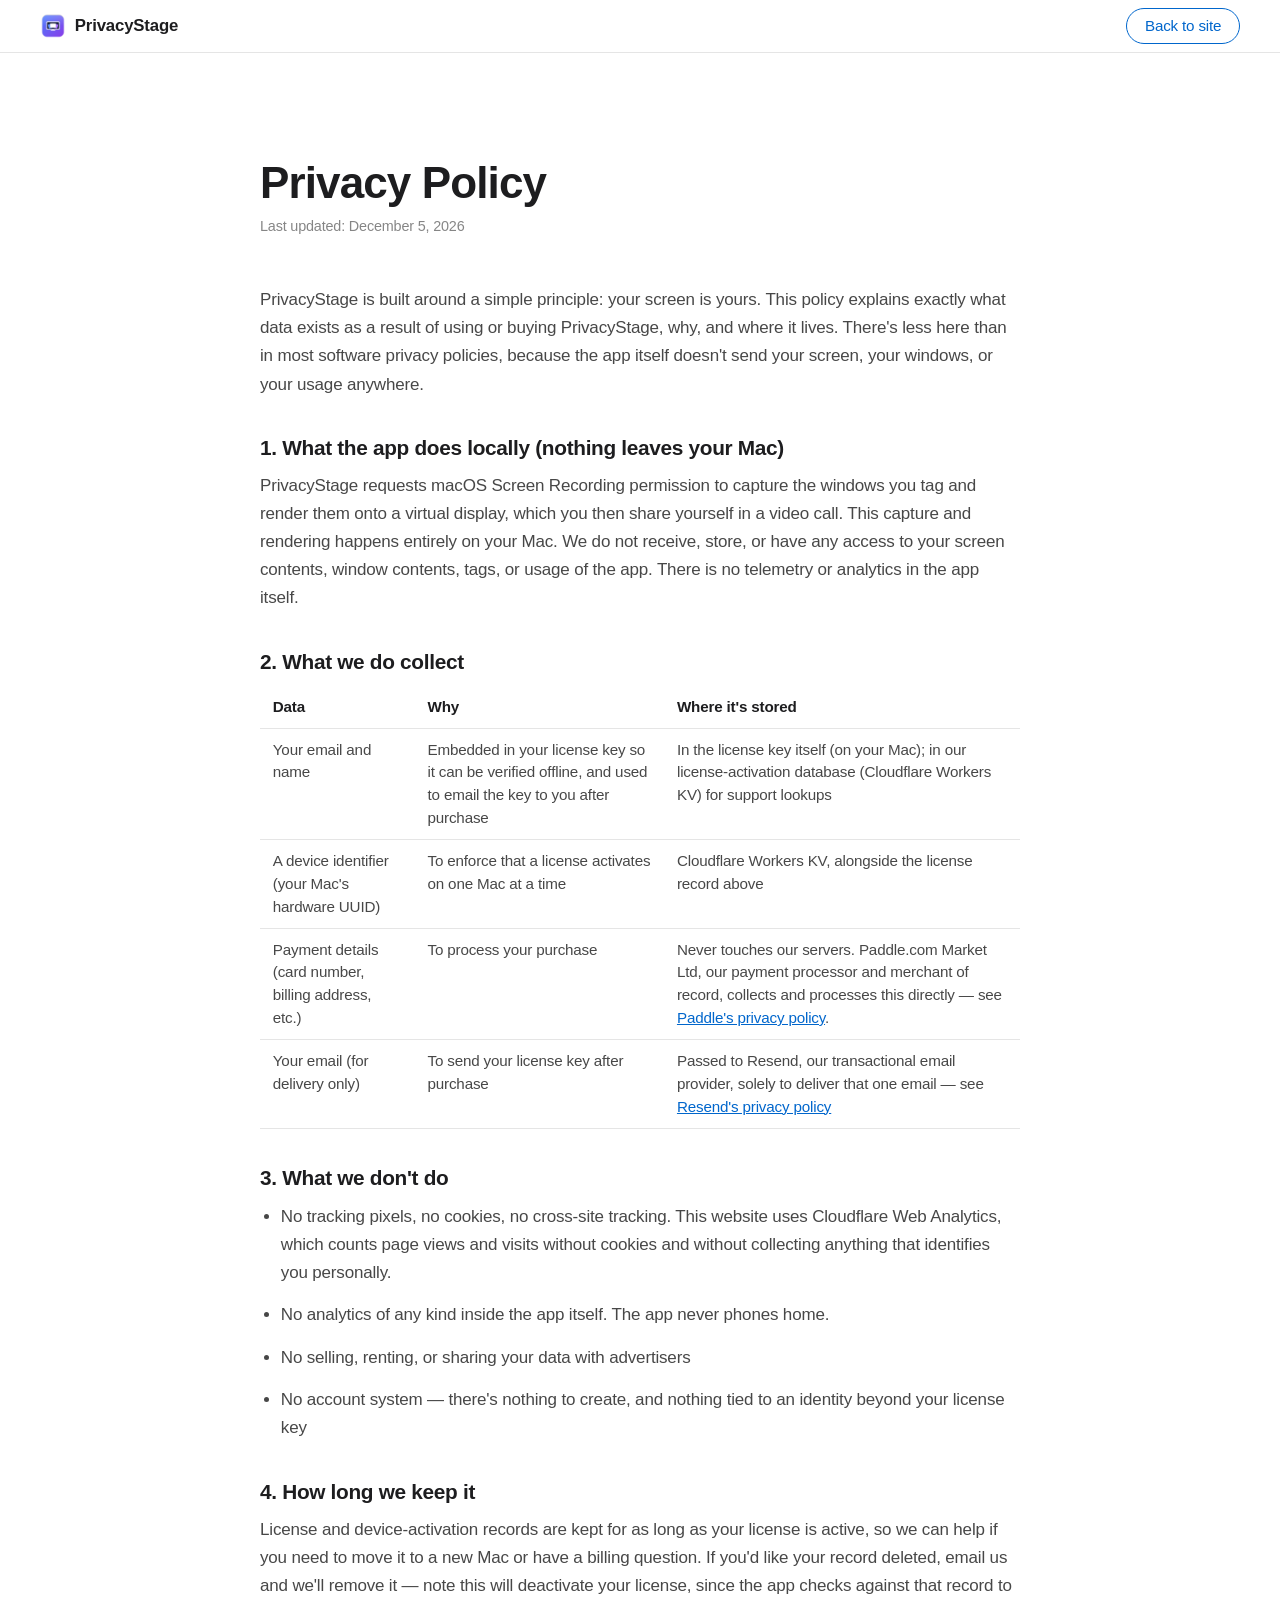
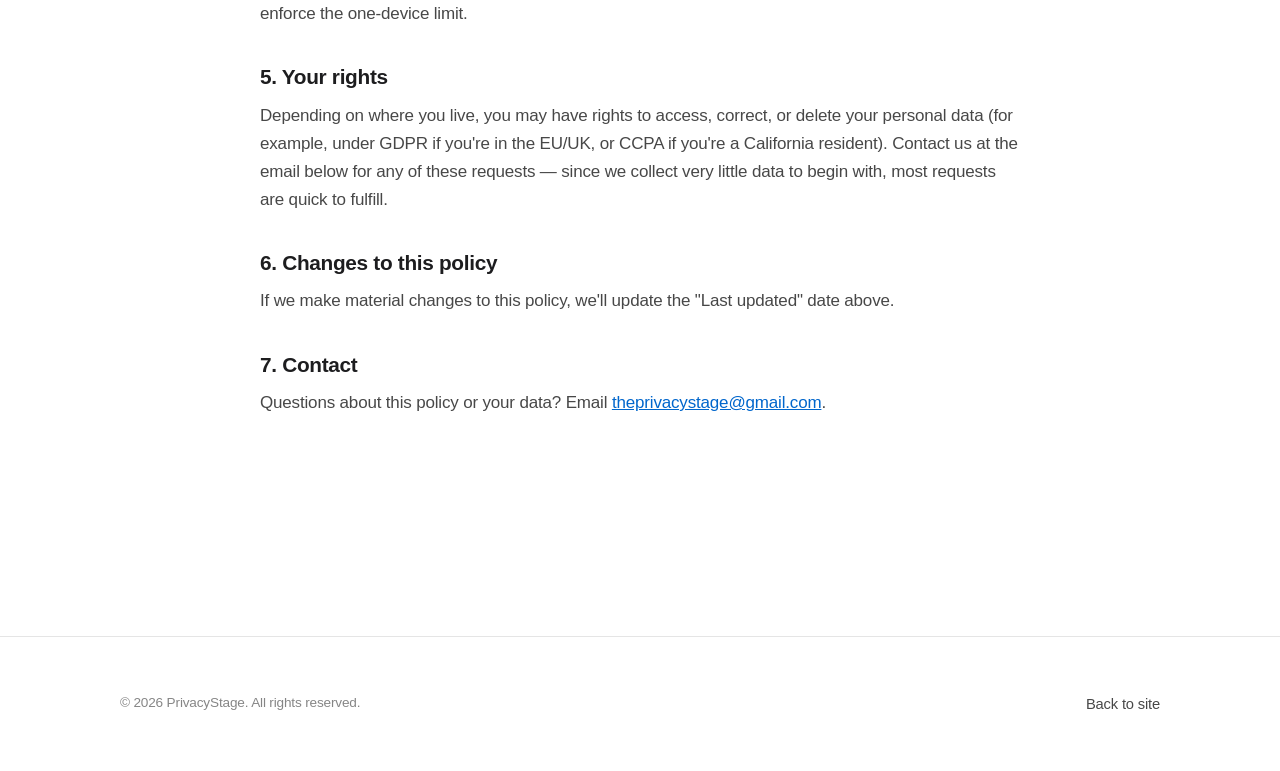
==== commit 9f07e9d5: "Add Cloudflare Web Analytics; keep privacy policy accurate Co-Authored-By: Claude Sonnet 5 <noreply@" ====
--- a/privacy.html
+++ b/privacy.html
@@ -52,7 +52,7 @@
         tag and render them onto a virtual display, which you then share yourself in a video
         call. This capture and rendering happens entirely on your Mac. We do not receive,
         store, or have any access to your screen contents, window contents, tags, or usage of
-        the app. There is no telemetry or analytics in the app or on this website.
+        the app. There is no telemetry or analytics in the app itself.
       </p>
 
       <h2>2. What we do collect</h2>
@@ -89,8 +89,10 @@
 
       <h2>3. What we don't do</h2>
       <ul>
-        <li>No analytics, tracking pixels, or cookies on this website beyond what's strictly
-          needed to load the page (there currently are none)</li>
+        <li>No tracking pixels, no cookies, no cross-site tracking. This website uses
+          Cloudflare Web Analytics, which counts page views and visits without cookies and
+          without collecting anything that identifies you personally.</li>
+        <li>No analytics of any kind inside the app itself. The app never phones home.</li>
         <li>No selling, renting, or sharing your data with advertisers</li>
         <li>No account system — there's nothing to create, and nothing tied to an identity
           beyond your license key</li>
@@ -137,5 +139,6 @@
   document.getElementById("year").textContent = new Date().getFullYear();
   document.getElementById("lastUpdated").textContent = new Date().toLocaleDateString("en-US", { year: "numeric", month: "long", day: "numeric" });
 </script>
+<!-- Cloudflare Web Analytics --><script defer src="https://static.cloudflareinsights.com/beacon.min.js" data-cf-beacon='{"token": "e70c9f76a6994063aafa88637f11bb56"}'></script><!-- End Cloudflare Web Analytics -->
 </body>
 </html>
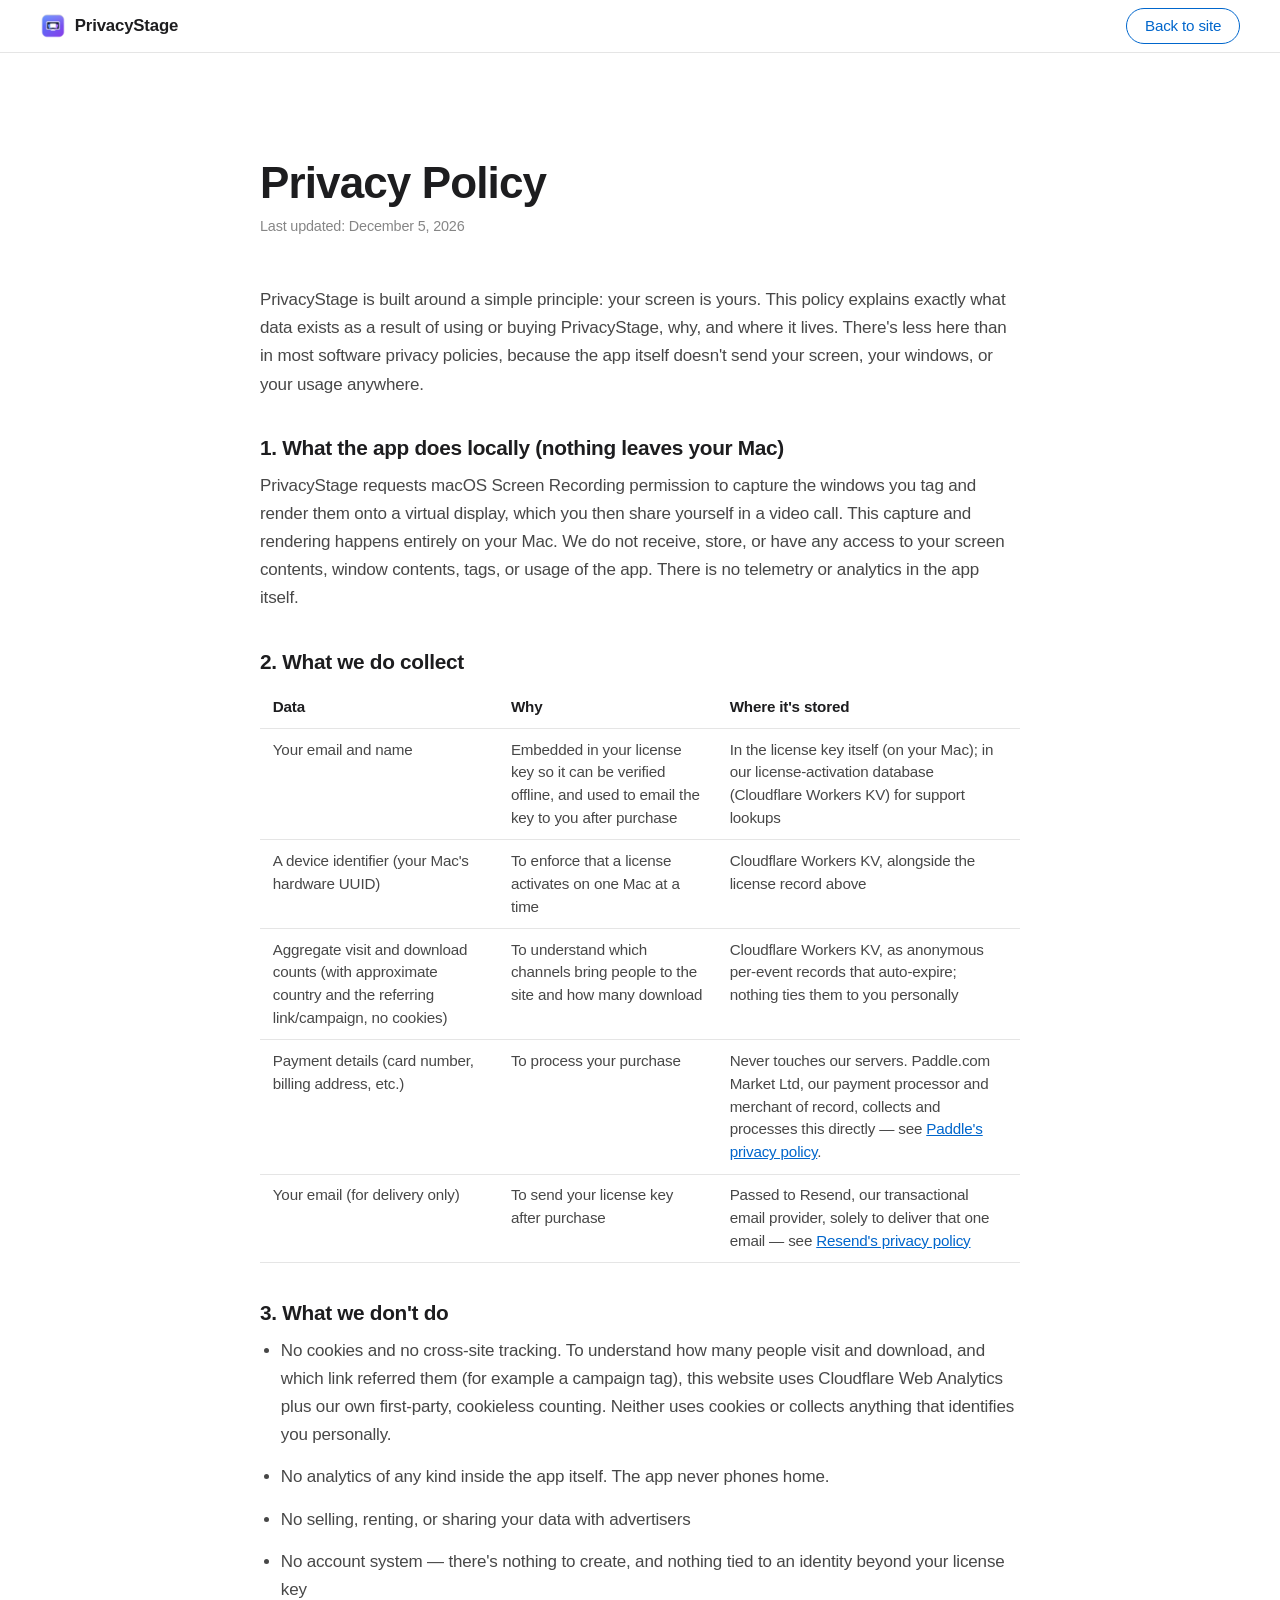
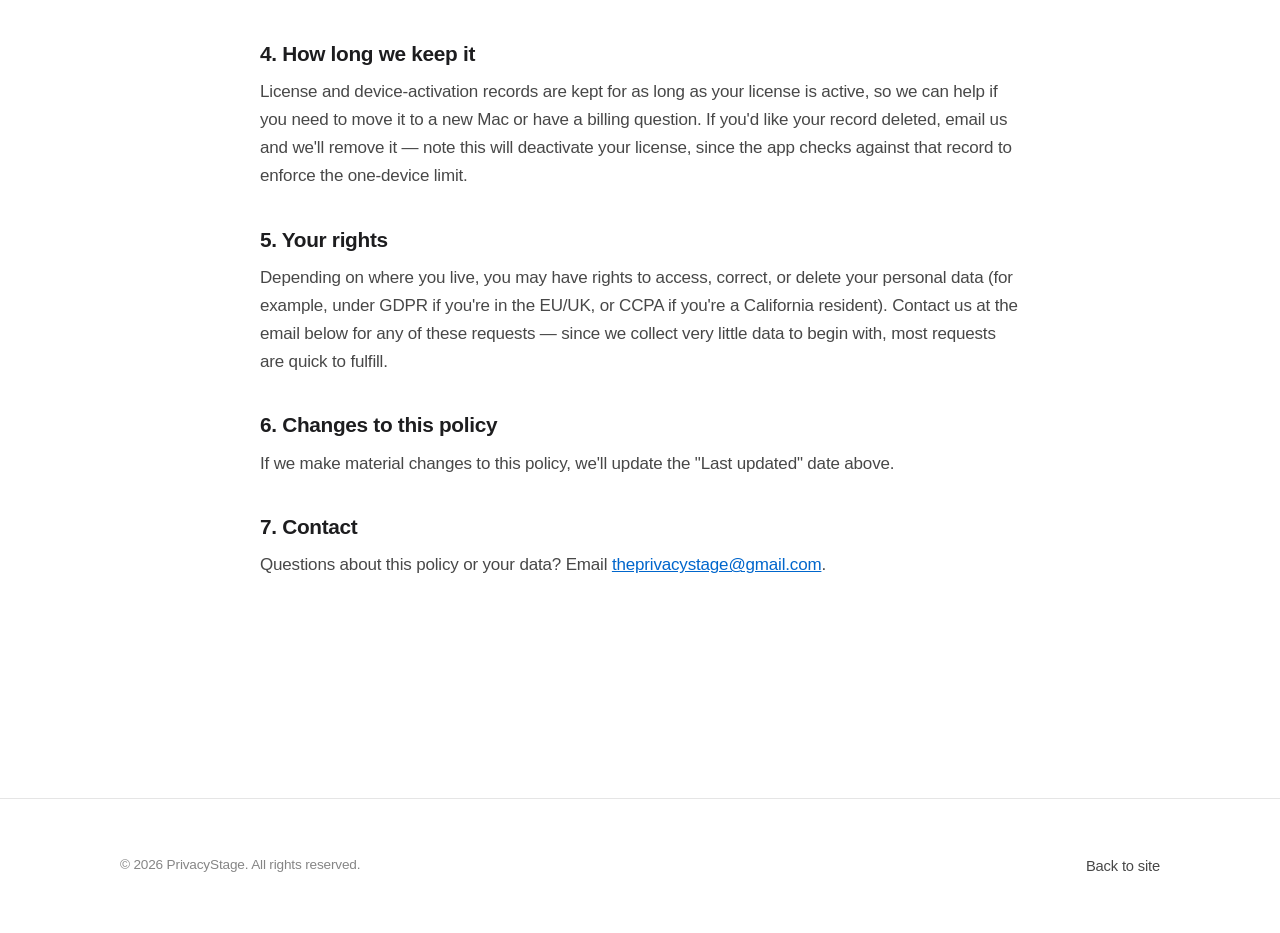
==== commit 473cb657: "Add cookieless per-source visit beacon; disclose in privacy policy Co-Authored-By: Claude Sonnet 5 <" ====
--- a/privacy.html
+++ b/privacy.html
@@ -71,6 +71,13 @@
           <td>Cloudflare Workers KV, alongside the license record above</td>
         </tr>
         <tr>
+          <td>Aggregate visit and download counts (with approximate country and the
+            referring link/campaign, no cookies)</td>
+          <td>To understand which channels bring people to the site and how many download</td>
+          <td>Cloudflare Workers KV, as anonymous per-event records that auto-expire; nothing
+            ties them to you personally</td>
+        </tr>
+        <tr>
           <td>Payment details (card number, billing address, etc.)</td>
           <td>To process your purchase</td>
           <td>
@@ -89,9 +96,10 @@
 
       <h2>3. What we don't do</h2>
       <ul>
-        <li>No tracking pixels, no cookies, no cross-site tracking. This website uses
-          Cloudflare Web Analytics, which counts page views and visits without cookies and
-          without collecting anything that identifies you personally.</li>
+        <li>No cookies and no cross-site tracking. To understand how many people visit and
+          download, and which link referred them (for example a campaign tag), this website
+          uses Cloudflare Web Analytics plus our own first-party, cookieless counting. Neither
+          uses cookies or collects anything that identifies you personally.</li>
         <li>No analytics of any kind inside the app itself. The app never phones home.</li>
         <li>No selling, renting, or sharing your data with advertisers</li>
         <li>No account system — there's nothing to create, and nothing tied to an identity
